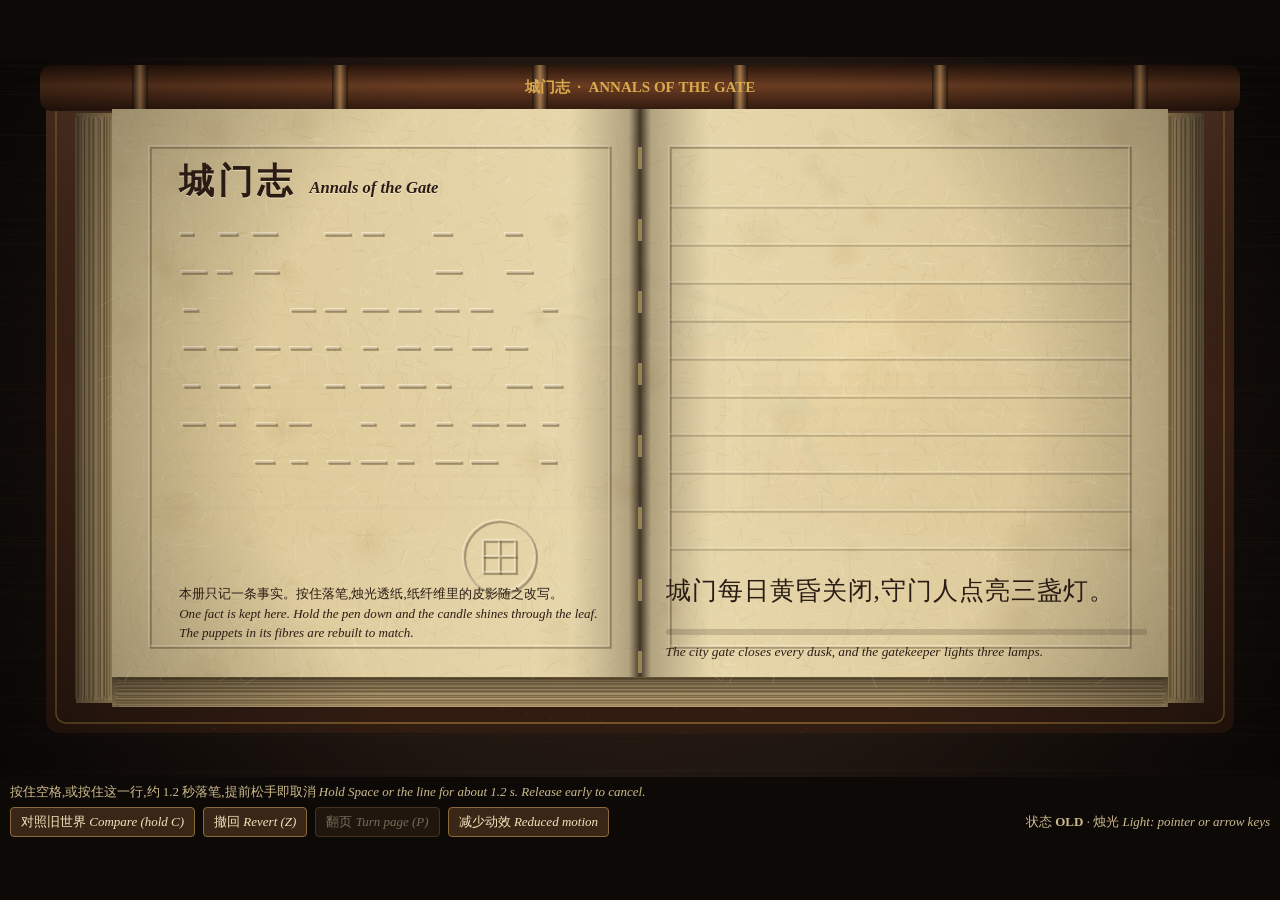
==== rewrite-book-shadow/index.html @ dbdf9b57 "feat: book + shadow candidate, hold-to-write shadow puppets in paper fibres (#25, refs #4)" ====
<!doctype html>
<html lang="zh-CN">
<head>
<meta charset="utf-8">
<meta name="viewport" content="width=device-width, initial-scale=1">
<title>古书与皮影:纸页里的守门人 / Book and Shadow: the Gatekeeper in the Paper</title>
<link rel="stylesheet" href="style.css">
</head>
<body data-state="OLD" data-reduced="false" data-compare="false">
<main id="room">
  <div id="bookWrap">
    <canvas id="stage" width="1280" height="720" role="img" aria-label="一本打开的线装古书,烛光透过纸页 An open thread-bound book with candlelight shining through the paper"></canvas>
    <h1 id="title" class="ov">城门志 <small>Annals of the Gate</small></h1>
    <p id="meta" class="ov">本册只记一条事实。按住落笔,烛光透纸,纸纤维里的皮影随之改写。<br><i>One fact is kept here. Hold the pen down and the candle shines through the leaf. The puppets in its fibres are rebuilt to match.</i></p>
    <div id="fact" class="ov" tabindex="0" role="button" aria-label="按住空格或按住这一行以落笔改写 Hold Space or press and hold this line to write">
      <span class="old" id="factOld">城门每日黄昏关闭,守门人点亮三盏灯。</span>
      <span class="neu" id="factNew">这座城从来没有城门,黄昏也没有守门人。</span>
    </div>
    <div id="holdBar" class="ov" aria-hidden="true"><i id="holdFill"></i></div>
    <p id="cap" class="ov"><span id="capOld">The city gate closes every dusk, and the gatekeeper lights three lamps.</span><span id="capNew">This city never had a gate, and dusk never had a gatekeeper.</span></p>
    <p id="note" class="ov" hidden aria-live="polite">守门人名册 0 · 纸背的影 1 <i>Gatekeepers on the roll 0, shades on the back of the leaf 1</i></p>
    <div id="cmpTag" class="ov">对照旧世界 <i>Comparing with the old world</i></div>
  </div>
  <div id="bar">
    <p id="hint">按住空格,或按住这一行,约 1.2 秒落笔,提前松手即取消 <i>Hold Space or the line for about 1.2 s. Release early to cancel.</i></p>
    <div id="controls">
      <button id="compareBtn" type="button" aria-pressed="false">对照旧世界 <i>Compare (hold C)</i></button>
      <button id="revertBtn" type="button">撤回 <i>Revert (Z)</i></button>
      <button id="turnBtn" type="button" disabled>翻页 <i>Turn page (P)</i></button>
      <button id="reduceBtn" type="button" aria-pressed="false">减少动效 <i>Reduced motion</i></button>
      <span class="tag">状态 <b id="stateTag">OLD</b> · 烛光 <i>Light: pointer or arrow keys</i></span>
    </div>
  </div>
</main>
<script src="core.js"></script>
<script src="paint.js"></script>
<script src="app.js"></script>
</body>
</html>
---- rewrite-book-shadow/style.css ----
:root { --cjk: "Noto Serif CJK SC","Source Han Serif SC","Songti SC","STSong","SimSun","Noto Sans CJK SC","PingFang SC","Microsoft YaHei",serif; }
* { box-sizing: border-box; }
html, body { margin: 0; height: 100%; background: #0d0907; color: #efe3c4; font-family: var(--cjk); }
#room { min-height: 100vh; display: flex; flex-direction: column; align-items: center; justify-content: center; }
#bookWrap { position: relative; width: min(100vw, calc((100vh - 74px) * 16 / 9)); aspect-ratio: 16 / 9; container-type: inline-size; }
#stage { position: absolute; inset: 0; width: 100%; height: 100%; display: block; }
.ov { position: absolute; margin: 0; color: #2a1c14; }
.ov i, #bar i { font-style: italic; font-family: Georgia, "Times New Roman", serif; }
#title { left: 14%; top: 14.2%; width: 33%; font-size: 2.7cqw; font-weight: 600; letter-spacing: .12em; text-shadow: 0 1px 0 rgba(255,246,220,.6); }
#title small { font-size: 1.3cqw; letter-spacing: 0; font-family: Georgia, serif; font-style: italic; }
#meta { left: 14%; top: 73.2%; width: 33.5%; font-size: 1.02cqw; line-height: 1.5; }
#fact { left: 52%; top: 71.4%; width: 37.6%; height: 7.4%; font-size: 1.95cqw; cursor: pointer; outline: none; touch-action: none; user-select: none; }
#fact:focus-visible { outline: 2px solid #8a3a1a; outline-offset: 4px; }
#fact span { position: absolute; left: 0; top: 0; right: 0; line-height: 1.6; letter-spacing: .04em; white-space: nowrap; transition: none; }
#holdBar { left: 52%; top: 79.4%; width: 37.6%; height: .5cqw; background: rgba(42,28,20,.18); border-radius: 3px; overflow: hidden; }
#holdFill { display: block; height: 100%; width: calc(var(--w, 0) * 100%); background: #8a3a1a; }
#cap { left: 52%; top: 81.2%; width: 37.6%; font-size: 1.05cqw; line-height: 1.5; font-family: Georgia, serif; font-style: italic; }
#cap span { position: absolute; left: 0; top: 0; right: 0; }
#note { left: 14%; top: 64.5%; width: 33%; font-size: 1.3cqw; line-height: 1.5; color: #1c2438; font-weight: 600; }
#note[hidden] { display: none; }
#cmpTag { right: 7%; top: 8.4%; padding: .3cqw 1cqw; background: rgba(42,28,20,.82); color: #f3e5bd; font-size: 1.25cqw; border-radius: 3px; opacity: 0; transition: opacity .2s; }
body[data-compare="true"] #cmpTag { opacity: 1; }
#bar { width: min(100vw, calc((100vh - 74px) * 16 / 9)); padding: 6px 10px; font-size: 13px; }
#hint { margin: 0 0 6px; color: #cdbb8d; }
#controls { display: flex; flex-wrap: wrap; gap: 8px; align-items: center; }
button { font: inherit; padding: 5px 10px; background: #3a2616; color: #f3e5bd; border: 1px solid #8a6a3a; border-radius: 4px; cursor: pointer; }
button:hover:not(:disabled) { background: #52351e; }
button:focus-visible { outline: 2px solid #e6a93c; outline-offset: 2px; }
button[aria-pressed="true"] { background: #8a3a1a; }
button:disabled { opacity: .45; cursor: default; }
.tag { margin-left: auto; color: #cdbb8d; }
@media (prefers-reduced-motion: reduce) { #cmpTag { transition: none; } }
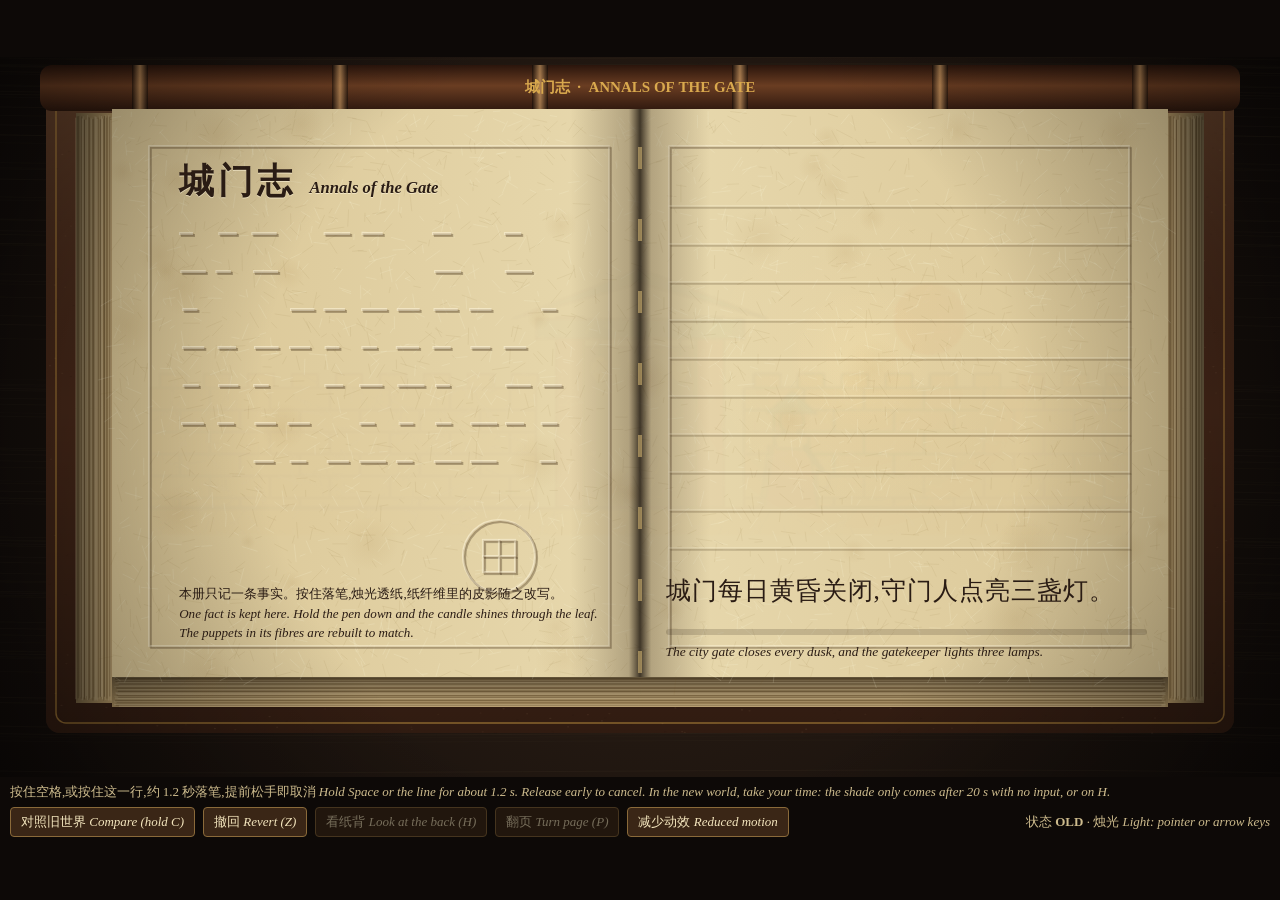
==== commit 2be68e15: "fix: book+shadow review: no timed haunt, compare hides shade, font floors, a11y names, pointer captu" ====
--- a/rewrite-book-shadow/index.html
+++ b/rewrite-book-shadow/index.html
@@ -12,20 +12,22 @@
     <canvas id="stage" width="1280" height="720" role="img" aria-label="一本打开的线装古书,烛光透过纸页 An open thread-bound book with candlelight shining through the paper"></canvas>
     <h1 id="title" class="ov">城门志 <small>Annals of the Gate</small></h1>
     <p id="meta" class="ov">本册只记一条事实。按住落笔,烛光透纸,纸纤维里的皮影随之改写。<br><i>One fact is kept here. Hold the pen down and the candle shines through the leaf. The puppets in its fibres are rebuilt to match.</i></p>
-    <div id="fact" class="ov" tabindex="0" role="button" aria-label="按住空格或按住这一行以落笔改写 Hold Space or press and hold this line to write">
+    <div id="fact" class="ov" tabindex="0" role="button" aria-labelledby="factOld factNew" aria-describedby="hint">
       <span class="old" id="factOld">城门每日黄昏关闭,守门人点亮三盏灯。</span>
       <span class="neu" id="factNew">这座城从来没有城门,黄昏也没有守门人。</span>
     </div>
     <div id="holdBar" class="ov" aria-hidden="true"><i id="holdFill"></i></div>
     <p id="cap" class="ov"><span id="capOld">The city gate closes every dusk, and the gatekeeper lights three lamps.</span><span id="capNew">This city never had a gate, and dusk never had a gatekeeper.</span></p>
-    <p id="note" class="ov" hidden aria-live="polite">守门人名册 0 · 纸背的影 1 <i>Gatekeepers on the roll 0, shades on the back of the leaf 1</i></p>
+    <p id="note" class="ov" hidden>守门人名册 0 · 纸背的影 1 <i>Gatekeepers on the roll 0, shades on the back of the leaf 1</i></p>
+    <div id="sr" role="status" aria-live="polite"></div>
     <div id="cmpTag" class="ov">对照旧世界 <i>Comparing with the old world</i></div>
   </div>
   <div id="bar">
-    <p id="hint">按住空格,或按住这一行,约 1.2 秒落笔,提前松手即取消 <i>Hold Space or the line for about 1.2 s. Release early to cancel.</i></p>
+    <p id="hint">按住空格,或按住这一行,约 1.2 秒落笔,提前松手即取消 <i>Hold Space or the line for about 1.2 s. Release early to cancel. In the new world, take your time: the shade only comes after 20 s with no input, or on H.</i></p>
     <div id="controls">
       <button id="compareBtn" type="button" aria-pressed="false">对照旧世界 <i>Compare (hold C)</i></button>
       <button id="revertBtn" type="button">撤回 <i>Revert (Z)</i></button>
+      <button id="waitBtn" type="button" disabled>看纸背 <i>Look at the back (H)</i></button>
       <button id="turnBtn" type="button" disabled>翻页 <i>Turn page (P)</i></button>
       <button id="reduceBtn" type="button" aria-pressed="false">减少动效 <i>Reduced motion</i></button>
       <span class="tag">状态 <b id="stateTag">OLD</b> · 烛光 <i>Light: pointer or arrow keys</i></span>
--- a/rewrite-book-shadow/style.css
+++ b/rewrite-book-shadow/style.css
@@ -6,19 +6,19 @@
 #stage { position: absolute; inset: 0; width: 100%; height: 100%; display: block; }
 .ov { position: absolute; margin: 0; color: #2a1c14; }
 .ov i, #bar i { font-style: italic; font-family: Georgia, "Times New Roman", serif; }
-#title { left: 14%; top: 14.2%; width: 33%; font-size: 2.7cqw; font-weight: 600; letter-spacing: .12em; text-shadow: 0 1px 0 rgba(255,246,220,.6); }
-#title small { font-size: 1.3cqw; letter-spacing: 0; font-family: Georgia, serif; font-style: italic; }
-#meta { left: 14%; top: 73.2%; width: 33.5%; font-size: 1.02cqw; line-height: 1.5; }
-#fact { left: 52%; top: 71.4%; width: 37.6%; height: 7.4%; font-size: 1.95cqw; cursor: pointer; outline: none; touch-action: none; user-select: none; }
+#title { left: 14%; top: 14.2%; width: 33%; font-size: max(14px, 2.7cqw); font-weight: 600; letter-spacing: .12em; text-shadow: 0 1px 0 rgba(255,246,220,.6); }
+#title small { font-size: max(13px, 1.3cqw); letter-spacing: 0; font-family: Georgia, serif; font-style: italic; }
+#meta { left: 14%; top: 73.2%; width: 33.5%; font-size: max(12px, 1.02cqw); line-height: 1.5; }
+#fact { left: 52%; top: 71.4%; width: 37.6%; height: 7.4%; font-size: max(12px, 1.95cqw); cursor: pointer; outline: none; touch-action: none; user-select: none; }
 #fact:focus-visible { outline: 2px solid #8a3a1a; outline-offset: 4px; }
 #fact span { position: absolute; left: 0; top: 0; right: 0; line-height: 1.6; letter-spacing: .04em; white-space: nowrap; transition: none; }
 #holdBar { left: 52%; top: 79.4%; width: 37.6%; height: .5cqw; background: rgba(42,28,20,.18); border-radius: 3px; overflow: hidden; }
 #holdFill { display: block; height: 100%; width: calc(var(--w, 0) * 100%); background: #8a3a1a; }
-#cap { left: 52%; top: 81.2%; width: 37.6%; font-size: 1.05cqw; line-height: 1.5; font-family: Georgia, serif; font-style: italic; }
+#cap { left: 52%; top: 81.2%; width: 37.6%; font-size: max(12px, 1.05cqw); line-height: 1.5; font-family: Georgia, serif; font-style: italic; }
 #cap span { position: absolute; left: 0; top: 0; right: 0; }
-#note { left: 14%; top: 64.5%; width: 33%; font-size: 1.3cqw; line-height: 1.5; color: #1c2438; font-weight: 600; }
+#note { left: 14%; top: 64.5%; width: 33%; font-size: max(11px, 1.3cqw); line-height: 1.5; color: #1c2438; font-weight: 600; }
 #note[hidden] { display: none; }
-#cmpTag { right: 7%; top: 8.4%; padding: .3cqw 1cqw; background: rgba(42,28,20,.82); color: #f3e5bd; font-size: 1.25cqw; border-radius: 3px; opacity: 0; transition: opacity .2s; }
+#cmpTag { right: 7%; top: 8.4%; padding: .3cqw 1cqw; background: rgba(42,28,20,.82); color: #f3e5bd; font-size: max(12px, 1.25cqw); border-radius: 3px; opacity: 0; transition: opacity .2s; }
 body[data-compare="true"] #cmpTag { opacity: 1; }
 #bar { width: min(100vw, calc((100vh - 74px) * 16 / 9)); padding: 6px 10px; font-size: 13px; }
 #hint { margin: 0 0 6px; color: #cdbb8d; }
@@ -30,3 +30,5 @@
 button:disabled { opacity: .45; cursor: default; }
 .tag { margin-left: auto; color: #cdbb8d; }
 @media (prefers-reduced-motion: reduce) { #cmpTag { transition: none; } }
+#sr { position: absolute; width: 1px; height: 1px; overflow: hidden; clip-path: inset(50%); white-space: nowrap; }
+@container (max-width: 760px) { #meta { display: none; } #cap { top: 82%; } }
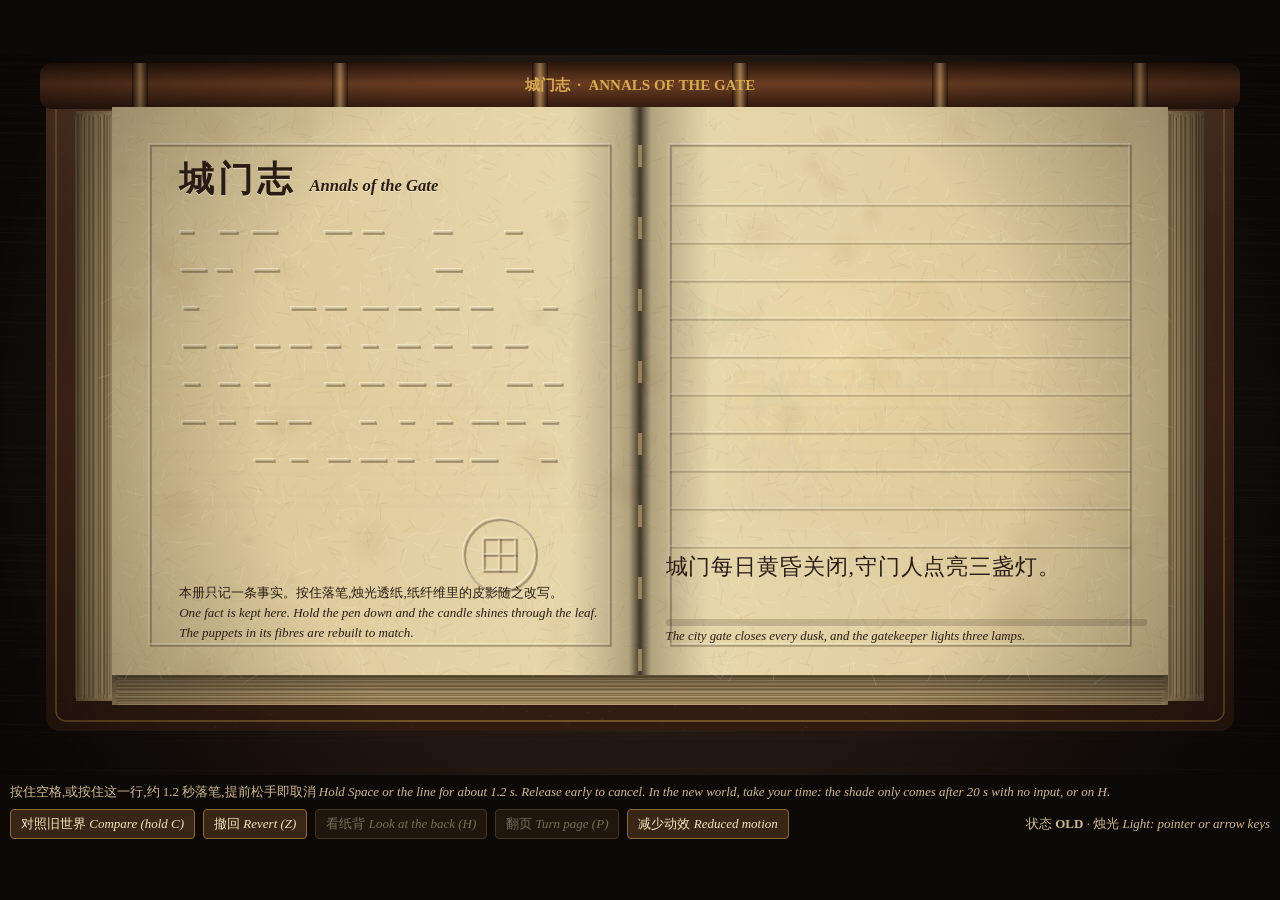
==== commit 40207f9a: "feat: hand-cut pierced puppets, page-curl light warp, spine gather trail, leaf-back echo, one-time s" ====
--- a/rewrite-book-shadow/index.html
+++ b/rewrite-book-shadow/index.html
@@ -19,6 +19,7 @@
     <div id="holdBar" class="ov" aria-hidden="true"><i id="holdFill"></i></div>
     <p id="cap" class="ov"><span id="capOld">The city gate closes every dusk, and the gatekeeper lights three lamps.</span><span id="capNew">This city never had a gate, and dusk never had a gatekeeper.</span></p>
     <p id="note" class="ov" hidden>守门人名册 0 · 纸背的影 1 <i>Gatekeepers on the roll 0, shades on the back of the leaf 1</i></p>
+    <p id="anomNote" class="ov" hidden>影子答错了方向 <i>The shade answers the wrong way</i></p>
     <div id="sr" role="status" aria-live="polite"></div>
     <div id="cmpTag" class="ov">对照旧世界 <i>Comparing with the old world</i></div>
   </div>
--- a/rewrite-book-shadow/style.css
+++ b/rewrite-book-shadow/style.css
@@ -6,22 +6,25 @@
 #stage { position: absolute; inset: 0; width: 100%; height: 100%; display: block; }
 .ov { position: absolute; margin: 0; color: #2a1c14; }
 .ov i, #bar i { font-style: italic; font-family: Georgia, "Times New Roman", serif; }
+/* Zones on the 1280x720 page. Puppet stage: x 520-800, y 150-470 (gate, keeper) and the shade zone x 200-500, y 380-520.
+   The left page keeps title, note and anomaly caption above the shade and the intro below it; the right page keeps the fact line, hold bar and caption in a strip under the stage. */
 #title { left: 14%; top: 14.2%; width: 33%; font-size: max(14px, 2.7cqw); font-weight: 600; letter-spacing: .12em; text-shadow: 0 1px 0 rgba(255,246,220,.6); }
 #title small { font-size: max(13px, 1.3cqw); letter-spacing: 0; font-family: Georgia, serif; font-style: italic; }
-#meta { left: 14%; top: 73.2%; width: 33.5%; font-size: max(12px, 1.02cqw); line-height: 1.5; }
-#fact { left: 52%; top: 71.4%; width: 37.6%; height: 7.4%; font-size: max(12px, 1.95cqw); cursor: pointer; outline: none; touch-action: none; user-select: none; }
+#note { left: 14%; top: 21.5%; width: 26%; font-size: max(12px, 1.2cqw); line-height: 1.4; color: #1c2438; font-weight: 600; }
+#anomNote { left: 14%; top: 34.5%; width: 26%; font-size: max(12px, 1.2cqw); line-height: 1.4; color: #8a3a1a; font-weight: 600; }
+#note[hidden], #anomNote[hidden] { display: none; }
+#meta { left: 14%; top: 73.4%; width: 33.5%; font-size: max(12px, 1.02cqw); line-height: 1.5; }
+#fact { left: 52%; top: 69%; width: 37.6%; height: 9%; font-size: max(12px, 1.7cqw); cursor: pointer; outline: none; touch-action: none; user-select: none; }
 #fact:focus-visible { outline: 2px solid #8a3a1a; outline-offset: 4px; }
-#fact span { position: absolute; left: 0; top: 0; right: 0; line-height: 1.6; letter-spacing: .04em; white-space: nowrap; transition: none; }
-#holdBar { left: 52%; top: 79.4%; width: 37.6%; height: .5cqw; background: rgba(42,28,20,.18); border-radius: 3px; overflow: hidden; }
+#fact span { position: absolute; left: 0; top: 0; right: 0; line-height: 1.45; letter-spacing: .04em; white-space: normal; overflow-wrap: anywhere; transition: none; }
+#holdBar { left: 52%; top: 78.4%; width: 37.6%; height: .5cqw; min-height: 3px; background: rgba(42,28,20,.18); border-radius: 3px; overflow: hidden; }
 #holdFill { display: block; height: 100%; width: calc(var(--w, 0) * 100%); background: #8a3a1a; }
-#cap { left: 52%; top: 81.2%; width: 37.6%; font-size: max(12px, 1.05cqw); line-height: 1.5; font-family: Georgia, serif; font-style: italic; }
+#cap { left: 52%; top: 79.6%; width: 37.6%; height: 6%; font-size: max(12px, 1.0cqw); line-height: 1.4; font-family: Georgia, serif; font-style: italic; }
 #cap span { position: absolute; left: 0; top: 0; right: 0; }
-#note { left: 14%; top: 64.5%; width: 33%; font-size: max(11px, 1.3cqw); line-height: 1.5; color: #1c2438; font-weight: 600; }
-#note[hidden] { display: none; }
 #cmpTag { right: 7%; top: 8.4%; padding: .3cqw 1cqw; background: rgba(42,28,20,.82); color: #f3e5bd; font-size: max(12px, 1.25cqw); border-radius: 3px; opacity: 0; transition: opacity .2s; }
 body[data-compare="true"] #cmpTag { opacity: 1; }
-#bar { width: min(100vw, calc((100vh - 74px) * 16 / 9)); padding: 6px 10px; font-size: 13px; }
-#hint { margin: 0 0 6px; color: #cdbb8d; }
+#bar { width: min(100vw, calc((100vh - 74px) * 16 / 9)); padding: 8px 10px 6px; font-size: 13px; }
+#hint { margin: 0 0 8px; color: #cdbb8d; line-height: 1.4; }
 #controls { display: flex; flex-wrap: wrap; gap: 8px; align-items: center; }
 button { font: inherit; padding: 5px 10px; background: #3a2616; color: #f3e5bd; border: 1px solid #8a6a3a; border-radius: 4px; cursor: pointer; }
 button:hover:not(:disabled) { background: #52351e; }
@@ -31,4 +34,22 @@
 .tag { margin-left: auto; color: #cdbb8d; }
 @media (prefers-reduced-motion: reduce) { #cmpTag { transition: none; } }
 #sr { position: absolute; width: 1px; height: 1px; overflow: hidden; clip-path: inset(50%); white-space: nowrap; }
-@container (max-width: 760px) { #meta { display: none; } #cap { top: 82%; } }
+@container (max-width: 760px) { #meta { display: none; } }
+/* Narrow screens: the book stays on top, the fact line, hold bar, captions and notes stack below it, outside the puppet stage. */
+@media (max-width: 700px) {
+  #room { justify-content: flex-start; }
+  #bookWrap { width: 100%; aspect-ratio: auto; display: flex; flex-direction: column; container-type: normal; }
+  #stage { position: relative; inset: auto; height: auto; aspect-ratio: 16 / 9; }
+  #title, #meta { display: none; }
+  #fact, #holdBar, #cap, #note, #anomNote { position: relative; left: auto; top: auto; width: auto; margin: 6px 12px 0; }
+  #fact { height: auto; font-size: 14px; color: #efe3c4; padding: 4px 0; display: grid; }
+  #fact span { position: static; grid-area: 1 / 1; color: #efe3c4; }
+  #holdBar { height: 4px; margin-top: 2px; background: rgba(239,227,196,.2); }
+  #cap { height: auto; display: grid; font-size: 12px; color: #cdbb8d; }
+  #cap span { position: static; grid-area: 1 / 1; }
+  #note { font-size: 12px; color: #b9c4e8; }
+  #anomNote { font-size: 12px; color: #f0a070; }
+  #cmpTag { top: 2%; right: 2%; font-size: 12px; }
+  #bar { width: 100%; }
+  .tag { margin-left: 0; }
+}
